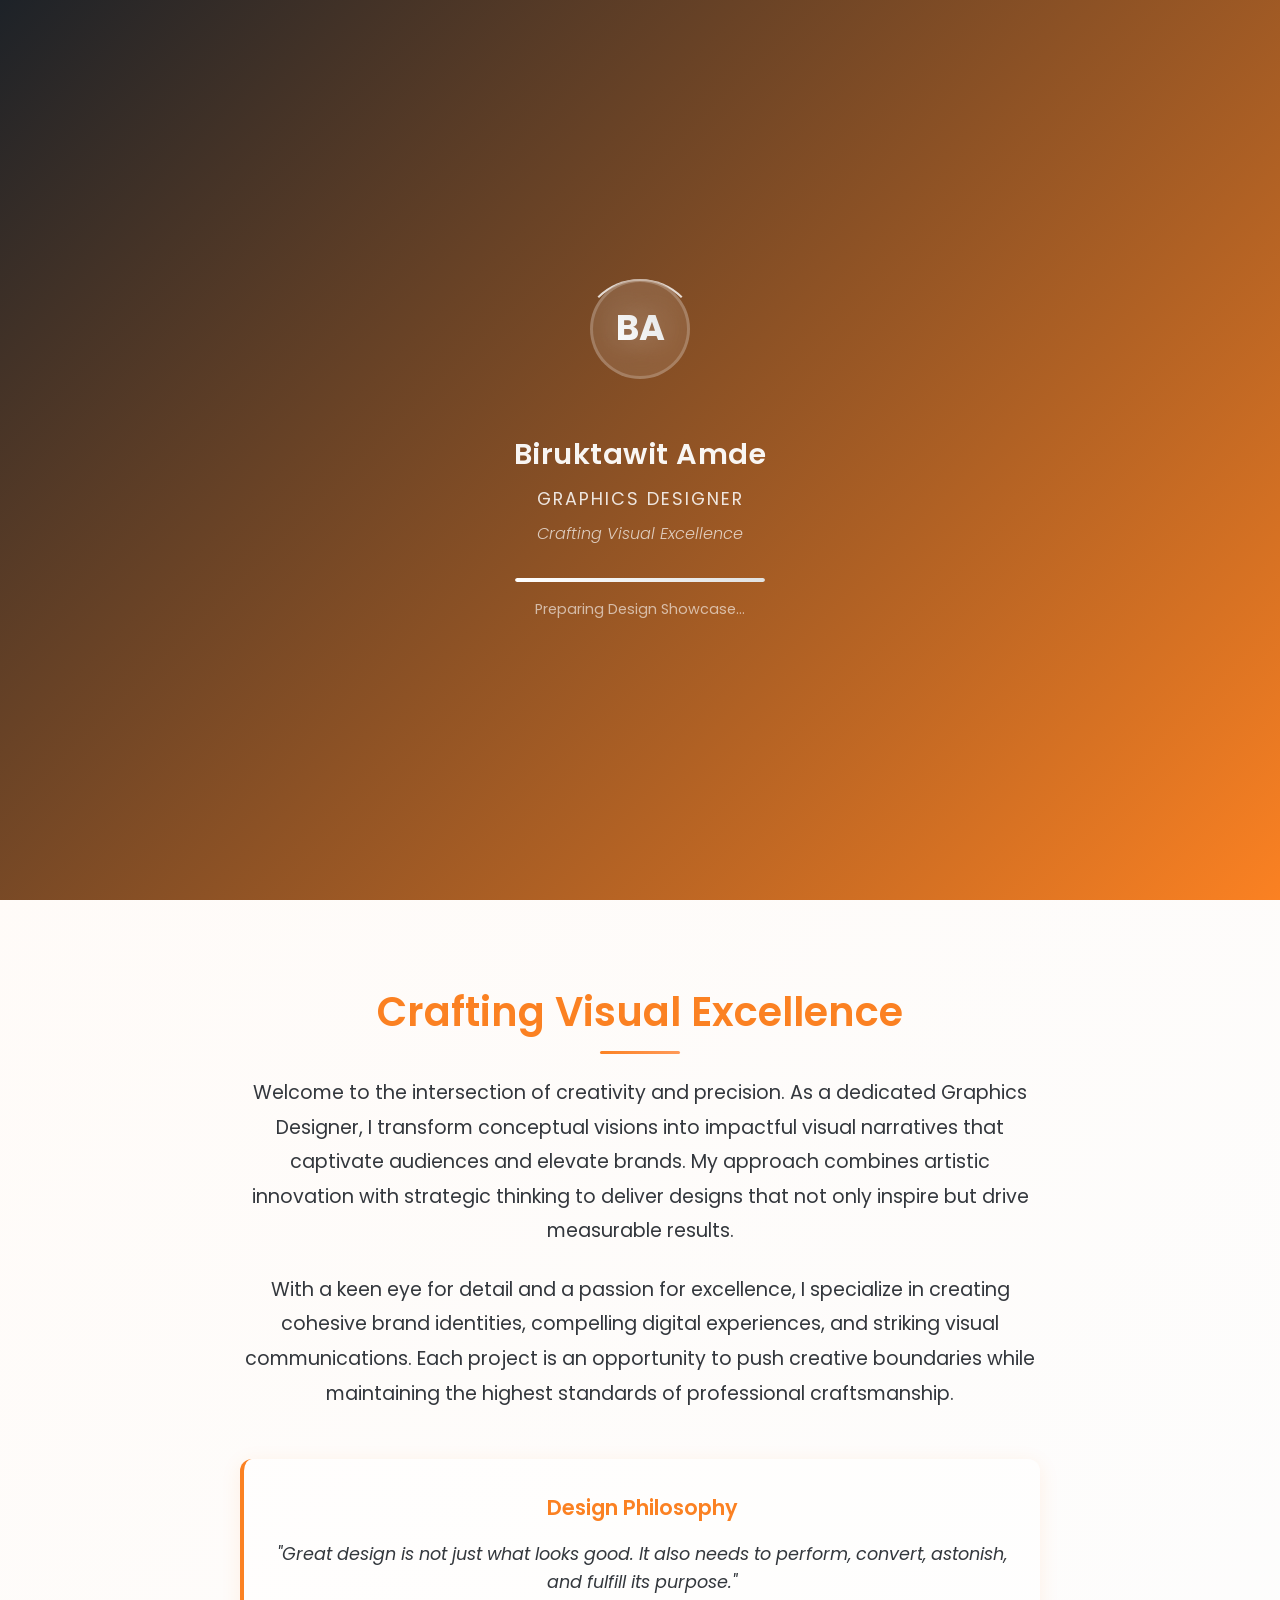
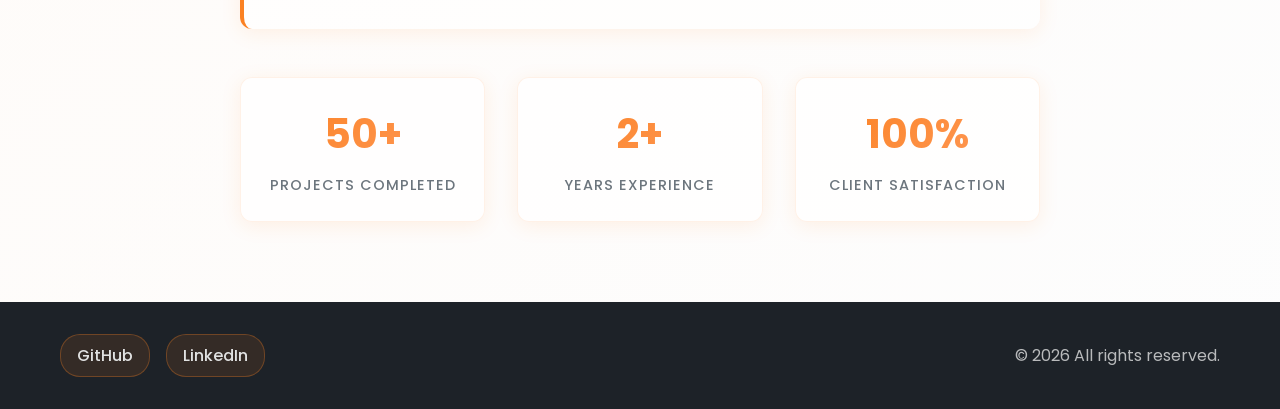
==== index.html @ ac197b24 "Initial commit: Complete portfolio website with elegant design and graphics projects" ====
<!DOCTYPE html>
<html lang="en">
<head>
    <meta charset="UTF-8">
    <meta name="viewport" content="width=device-width, initial-scale=1.0">
    <title>Portfolio - Home</title>
    <link href="https://fonts.googleapis.com/css2?family=Poppins:wght@300;400;500;600;700&display=swap" rel="stylesheet">
    <link rel="stylesheet" href="style.css">
</head>
<body>
    <!-- Loading Animation -->
    <div class="loading-screen" id="loadingScreen">
        <div class="loading-content">
            <div class="loading-logo-container">
                <div class="loading-logo">
                    <span class="loading-text">BA</span>
                </div>
                <div class="loading-ring"></div>
            </div>
            <div class="loading-title">Biruktawit Amde</div>
            <div class="loading-subtitle">Graphics Designer</div>
            <div class="loading-description">Crafting Visual Excellence</div>
            <div class="loading-progress">
                <div class="progress-bar"></div>
                <div class="progress-percentage">0%</div>
            </div>
            <div class="loading-status">Initializing Portfolio...</div>
        </div>
    </div>

    <!-- Navigation -->
    <nav class="navbar" id="navbar">
        <div class="nav-container">
            <div class="nav-logo">
                <span class="logo-text">Portfolio</span>
            </div>
            <ul class="nav-menu">
                <li class="nav-item">
                    <a href="index.html" class="nav-link active">Home</a>
                </li>
                <li class="nav-item">
                    <a href="about.html" class="nav-link">About</a>
                </li>
                <li class="nav-item">
                    <a href="projects.html" class="nav-link">Projects</a>
                </li>
                <li class="nav-item">
                    <a href="contact.html" class="nav-link">Contact</a>
                </li>
            </ul>
            <div class="hamburger" id="hamburger">
                <span class="bar"></span>
                <span class="bar"></span>
                <span class="bar"></span>
            </div>
        </div>
    </nav>

    <!-- Hero Section -->
    <section class="hero" id="hero">
        <div class="hero-background">
            <div class="floating-shapes">
                <div class="shape shape-1"></div>
                <div class="shape shape-2"></div>
                <div class="shape shape-3"></div>
            </div>
        </div>
        <div class="hero-content">
            <h1 class="hero-title animate-fade-in">
                <span class="greeting">Hello, I'm</span>
                <span class="name">Biruktawit Amde</span>
            </h1>
            <p class="hero-subtitle animate-slide-up">
                Graphics Designer
            </p>
            <p class="hero-description animate-slide-up-delay">
                Transforming creative visions into stunning visual experiences through innovative design and artistic excellence
            </p>
            <a href="projects.html" class="cta-button animate-fade-in-delay">
                View Projects
                <span class="button-arrow">></span>
            </a>
        </div>
    </section>

    <!-- Introduction Section -->
    <section class="intro-section">
        <div class="container">
            <div class="intro-content reveal">
                <h2 class="intro-title">Crafting Visual Excellence</h2>
                <p class="intro-text">
                    Welcome to the intersection of creativity and precision. As a dedicated Graphics Designer, I transform 
                    conceptual visions into impactful visual narratives that captivate audiences and elevate brands. My approach 
                    combines artistic innovation with strategic thinking to deliver designs that not only inspire but drive 
                    measurable results.
                </p>
                <p class="intro-text">
                    With a keen eye for detail and a passion for excellence, I specialize in creating cohesive brand identities, 
                    compelling digital experiences, and striking visual communications. Each project is an opportunity to 
                    push creative boundaries while maintaining the highest standards of professional craftsmanship.
                </p>
                <div class="intro-philosophy">
                    <h3 class="philosophy-title">Design Philosophy</h3>
                    <p class="philosophy-text">
                        "Great design is not just what looks good. It also needs to perform, convert, astonish, and fulfill its purpose."
                    </p>
                </div>
                <div class="intro-stats">
                    <div class="stat-item">
                        <div class="stat-number">50+</div>
                        <div class="stat-label">Projects Completed</div>
                    </div>
                    <div class="stat-item">
                        <div class="stat-number">2+</div>
                        <div class="stat-label">Years Experience</div>
                    </div>
                    <div class="stat-item">
                        <div class="stat-number">100%</div>
                        <div class="stat-label">Client Satisfaction</div>
                    </div>
                </div>
            </div>
        </div>
    </section>

    <!-- Footer -->
    <footer class="footer">
        <div class="footer-content">
            <div class="footer-social">
                <a href="#" class="social-link">
                    <span class="social-icon">GitHub</span>
                </a>
                <a href="#" class="social-link">
                    <span class="social-icon">LinkedIn</span>
                </a>
            </div>
            <div class="footer-text">
                <p>&copy; 2024 All rights reserved.</p>
            </div>
        </div>
    </footer>

    <script src="script.js"></script>
</body>
</html>
---- style.css ----
/* Reset and Base Styles */
* {
    margin: 0;
    padding: 0;
    box-sizing: border-box;
}

:root {
    --primary-color: #fb8122;
    --secondary-color: #1d2228;
    --accent-color: #e1e2e2;
    --text-dark: #1d2228;
    --text-light: #6c757d;
    --white: #ffffff;
    --gradient-primary: linear-gradient(135deg, var(--primary-color), #ff9a5a);
    --gradient-accent: linear-gradient(135deg, var(--secondary-color), #3a3f45);
    --gradient-hero: linear-gradient(135deg, var(--primary-color), var(--secondary-color), var(--accent-color));
    --shadow-soft: 0 4px 20px rgba(251, 129, 34, 0.1);
    --shadow-medium: 0 8px 30px rgba(251, 129, 34, 0.15);
    --shadow-strong: 0 12px 40px rgba(251, 129, 34, 0.2);
    --border-radius: 12px;
    --transition: all 0.3s cubic-bezier(0.4, 0, 0.2, 1);
}

html {
    scroll-behavior: smooth;
}

body {
    font-family: 'Poppins', sans-serif;
    line-height: 1.6;
    color: var(--text-dark);
    background: var(--white);
    overflow-x: hidden;
}

.container {
    max-width: 1200px;
    margin: 0 auto;
    padding: 0 20px;
}

/* Loading Screen */
.loading-screen {
    position: fixed;
    top: 0;
    left: 0;
    width: 100%;
    height: 100%;
    background: linear-gradient(135deg, var(--secondary-color), var(--primary-color));
    display: flex;
    justify-content: center;
    align-items: center;
    z-index: 9999;
    transition: opacity 1s ease, visibility 1s ease;
}

.loading-screen.hidden {
    opacity: 0;
    visibility: hidden;
}

.loading-content {
    text-align: center;
    color: var(--white);
    animation: fadeInUp 1.2s ease;
}

.loading-logo-container {
    position: relative;
    margin: 0 auto 2rem;
    width: 120px;
    height: 120px;
}

.loading-logo {
    width: 100px;
    height: 100px;
    background: rgba(255, 255, 255, 0.1);
    border: 3px solid rgba(255, 255, 255, 0.2);
    border-radius: 50%;
    display: flex;
    align-items: center;
    justify-content: center;
    margin: 0 auto;
    backdrop-filter: blur(20px);
    animation: float 3s ease-in-out infinite;
    position: relative;
    z-index: 2;
}

.loading-ring {
    position: absolute;
    top: 50%;
    left: 50%;
    transform: translate(-50%, -50%);
    width: 120px;
    height: 120px;
    border: 2px solid transparent;
    border-top: 2px solid rgba(255, 255, 255, 0.8);
    border-radius: 50%;
    animation: spin 2s linear infinite;
    z-index: 1;
}

.loading-text {
    font-size: 2.2rem;
    font-weight: 700;
    background: linear-gradient(45deg, var(--white), var(--accent-color));
    -webkit-background-clip: text;
    -webkit-text-fill-color: transparent;
    background-clip: text;
    text-shadow: 0 0 30px rgba(255, 255, 255, 0.3);
}

.loading-title {
    font-size: 1.8rem;
    font-weight: 600;
    margin-bottom: 0.5rem;
    opacity: 0.95;
    letter-spacing: 0.5px;
}

.loading-subtitle {
    font-size: 1.1rem;
    font-weight: 400;
    margin-bottom: 0.5rem;
    opacity: 0.85;
    letter-spacing: 2px;
    text-transform: uppercase;
}

.loading-description {
    font-size: 1rem;
    font-weight: 300;
    margin-bottom: 2rem;
    opacity: 0.7;
    font-style: italic;
}

.loading-progress {
    width: 250px;
    height: 4px;
    background: rgba(255, 255, 255, 0.15);
    border-radius: 2px;
    overflow: hidden;
    margin: 0 auto 1rem;
    position: relative;
}

.progress-bar {
    width: 0;
    height: 100%;
    background: linear-gradient(90deg, var(--white), var(--accent-color));
    border-radius: 2px;
    animation: progress 2.5s ease-out forwards;
    box-shadow: 0 0 10px rgba(255, 255, 255, 0.5);
}

.progress-percentage {
    position: absolute;
    top: -25px;
    right: 0;
    font-size: 0.9rem;
    font-weight: 500;
    opacity: 0.8;
    animation: percentageUpdate 2.5s ease-out forwards;
}

.loading-status {
    font-size: 0.9rem;
    font-weight: 400;
    opacity: 0.6;
    margin-top: 1rem;
    animation: pulse 2s ease-in-out infinite;
}

@keyframes fadeInUp {
    from {
        opacity: 0;
        transform: translateY(30px);
    }
    to {
        opacity: 1;
        transform: translateY(0);
    }
}

@keyframes float {
    0%, 100% {
        transform: translateY(0px);
    }
    50% {
        transform: translateY(-10px);
    }
}

@keyframes spin {
    0% {
        transform: translate(-50%, -50%) rotate(0deg);
    }
    100% {
        transform: translate(-50%, -50%) rotate(360deg);
    }
}

@keyframes pulse {
    0%, 100% {
        opacity: 0.6;
    }
    50% {
        opacity: 1;
    }
}

@keyframes progress {
    0% {
        width: 0%;
    }
    100% {
        width: 100%;
    }
}

@keyframes percentageUpdate {
    0% {
        content: "0%";
    }
    100% {
        content: "100%";
    }
}

/* Navigation */
.navbar {
    position: fixed;
    top: 0;
    left: 0;
    width: 100%;
    background: rgba(255, 255, 255, 0.95);
    backdrop-filter: blur(10px);
    box-shadow: var(--shadow-soft);
    z-index: 1000;
    transition: var(--transition);
}

.nav-container {
    max-width: 1200px;
    margin: 0 auto;
    padding: 0 20px;
    display: flex;
    justify-content: space-between;
    align-items: center;
    height: 70px;
}

.nav-logo .logo-text {
    font-size: 1.5rem;
    font-weight: 600;
    background: var(--gradient-primary);
    -webkit-background-clip: text;
    -webkit-text-fill-color: transparent;
    background-clip: text;
}

.nav-menu {
    display: flex;
    list-style: none;
    gap: 2rem;
}

.nav-link {
    text-decoration: none;
    color: var(--text-dark);
    font-weight: 500;
    position: relative;
    transition: var(--transition);
    padding: 0.5rem 0;
}

.nav-link::after {
    content: '';
    position: absolute;
    bottom: 0;
    left: 0;
    width: 0;
    height: 2px;
    background: var(--gradient-primary);
    transition: width 0.3s ease;
}

.nav-link:hover::after,
.nav-link.active::after {
    width: 100%;
}

.nav-link.active {
    color: var(--primary-color);
}

.hamburger {
    display: none;
    flex-direction: column;
    cursor: pointer;
}

.bar {
    width: 25px;
    height: 3px;
    background: var(--primary-color);
    margin: 3px 0;
    transition: var(--transition);
}

/* Hero Section */
.hero {
    min-height: 100vh;
    display: flex;
    align-items: center;
    justify-content: center;
    position: relative;
    overflow: hidden;
}

.hero-background {
    position: absolute;
    top: 0;
    left: 0;
    width: 100%;
    height: 100%;
    background: var(--gradient-hero);
    z-index: -1;
}

.floating-shapes {
    position: absolute;
    width: 100%;
    height: 100%;
}

.shape {
    position: absolute;
    border-radius: 50%;
    background: rgba(255, 255, 255, 0.15);
    animation: float 6s ease-in-out infinite;
}

.shape-1 {
    width: 100px;
    height: 100px;
    top: 20%;
    left: 10%;
    animation-delay: 0s;
}

.shape-2 {
    width: 150px;
    height: 150px;
    top: 60%;
    right: 10%;
    animation-delay: 2s;
}

.shape-3 {
    width: 80px;
    height: 80px;
    bottom: 20%;
    left: 30%;
    animation-delay: 4s;
}

@keyframes float {
    0%, 100% { transform: translateY(0px) rotate(0deg); }
    50% { transform: translateY(-20px) rotate(180deg); }
}

.hero-content {
    text-align: center;
    color: var(--white);
    max-width: 800px;
    padding: 0 20px;
}

.hero-title {
    font-size: 3.5rem;
    font-weight: 700;
    margin-bottom: 1rem;
    line-height: 1.2;
}

.greeting {
    display: block;
    font-size: 1.5rem;
    font-weight: 300;
    margin-bottom: 0.5rem;
    opacity: 0.9;
}

.name {
    display: block;
    background: linear-gradient(45deg, var(--white), var(--accent-color));
    -webkit-background-clip: text;
    -webkit-text-fill-color: transparent;
    background-clip: text;
}

.hero-subtitle {
    font-size: 1.5rem;
    font-weight: 500;
    margin-bottom: 1rem;
    opacity: 0.95;
}

.hero-description {
    font-size: 1.1rem;
    margin-bottom: 2rem;
    opacity: 0.85;
    line-height: 1.6;
}

.cta-button {
    display: inline-flex;
    align-items: center;
    gap: 0.5rem;
    background: rgba(255, 255, 255, 0.95);
    color: var(--primary-color);
    padding: 1rem 2rem;
    border-radius: var(--border-radius);
    text-decoration: none;
    font-weight: 600;
    font-size: 1.1rem;
    transition: var(--transition);
    box-shadow: var(--shadow-medium);
    backdrop-filter: blur(10px);
}

.cta-button:hover {
    transform: translateY(-2px);
    box-shadow: var(--shadow-strong);
    background: rgba(255, 255, 255, 1);
}

.button-arrow {
    transition: transform 0.3s ease;
}

.cta-button:hover .button-arrow {
    transform: translateX(5px);
}

/* Introduction Section */
.intro-section {
    padding: 5rem 0;
    background: linear-gradient(135deg, rgba(251, 129, 34, 0.03), rgba(225, 226, 226, 0.08));
}

.intro-content {
    max-width: 800px;
    margin: 0 auto;
    text-align: center;
}

.intro-title {
    font-size: 2.5rem;
    font-weight: 600;
    color: var(--primary-color);
    margin-bottom: 2rem;
    position: relative;
    display: inline-block;
}

.intro-title::after {
    content: '';
    position: absolute;
    bottom: -10px;
    left: 50%;
    transform: translateX(-50%);
    width: 80px;
    height: 3px;
    background: var(--gradient-primary);
    border-radius: 2px;
}

.intro-text {
    font-size: 1.2rem;
    line-height: 1.8;
    color: var(--text-dark);
    margin-bottom: 1.5rem;
    opacity: 0.9;
}

.intro-text:last-of-type {
    margin-bottom: 2rem;
}

.intro-philosophy {
    margin: 3rem 0;
    padding: 2rem;
    background: rgba(255, 255, 255, 0.5);
    border-radius: var(--border-radius);
    border-left: 4px solid var(--primary-color);
    box-shadow: var(--shadow-soft);
    backdrop-filter: blur(10px);
}

.philosophy-title {
    font-size: 1.3rem;
    font-weight: 600;
    color: var(--primary-color);
    margin-bottom: 1rem;
    text-align: center;
}

.philosophy-text {
    font-size: 1.1rem;
    font-style: italic;
    line-height: 1.6;
    color: var(--text-dark);
    text-align: center;
    opacity: 0.9;
}

.intro-stats {
    display: grid;
    grid-template-columns: repeat(auto-fit, minmax(150px, 1fr));
    gap: 2rem;
    margin-top: 3rem;
}

.stat-item {
    text-align: center;
    padding: 1.5rem;
    background: rgba(255, 255, 255, 0.7);
    border-radius: var(--border-radius);
    box-shadow: var(--shadow-soft);
    backdrop-filter: blur(10px);
    border: 1px solid rgba(251, 129, 34, 0.1);
    transition: var(--transition);
}

.stat-item:hover {
    transform: translateY(-5px);
    box-shadow: var(--shadow-medium);
}

.stat-number {
    font-size: 2.5rem;
    font-weight: 700;
    color: var(--primary-color);
    margin-bottom: 0.5rem;
    background: var(--gradient-primary);
    -webkit-background-clip: text;
    -webkit-text-fill-color: transparent;
    background-clip: text;
}

.stat-label {
    font-size: 0.9rem;
    font-weight: 500;
    color: var(--text-light);
    text-transform: uppercase;
    letter-spacing: 1px;
}

/* Main Content */
.main-content {
    margin-top: 70px;
    min-height: calc(100vh - 70px);
}

.section-title {
    font-size: 2.5rem;
    font-weight: 600;
    text-align: center;
    margin-bottom: 1rem;
    background: var(--gradient-primary);
    -webkit-background-clip: text;
    -webkit-text-fill-color: transparent;
    background-clip: text;
}

.section-subtitle {
    text-align: center;
    color: var(--text-light);
    font-size: 1.1rem;
    margin-bottom: 3rem;
    max-width: 600px;
    margin-left: auto;
    margin-right: auto;
}

/* About Section */
.about-section {
    padding: 5rem 0;
    background: linear-gradient(135deg, rgba(251, 129, 34, 0.05), rgba(225, 226, 226, 0.1));
}

.about-content {
    display: grid;
    grid-template-columns: 1fr 2fr;
    gap: 3rem;
    align-items: center;
}

.about-image {
    text-align: center;
}

.image-wrapper {
    position: relative;
    display: inline-block;
}

.profile-image {
    width: 300px;
    height: 300px;
    border-radius: 50%;
    background: var(--gradient-accent);
    box-shadow: var(--shadow-strong);
    position: relative;
    overflow: hidden;
}

.profile-image::before {
    content: '';
    position: absolute;
    top: -50%;
    left: -50%;
    width: 200%;
    height: 200%;
    background: linear-gradient(45deg, transparent, rgba(255, 255, 255, 0.3), transparent);
    animation: shine 3s infinite;
}

@keyframes shine {
    0% { transform: rotate(0deg); }
    100% { transform: rotate(360deg); }
}

.about-text h1 {
    margin-bottom: 2rem;
}

.about-description {
    font-size: 1.1rem;
    line-height: 1.8;
    color: var(--text-dark);
    margin-bottom: 1.5rem;
}

.about-highlights {
    display: flex;
    gap: 2rem;
    margin-top: 2rem;
}

.highlight-item {
    display: flex;
    align-items: center;
    gap: 0.5rem;
}

.highlight-icon {
    width: 30px;
    height: 30px;
    background: var(--gradient-primary);
    border-radius: 50%;
    display: flex;
    align-items: center;
    justify-content: center;
    color: var(--white);
    font-weight: bold;
}

.highlight-text {
    font-weight: 500;
    color: var(--primary-color);
}

/* Experience Section */
.experience-section {
    margin: 3rem 0;
}

.experience-title {
    font-size: 1.8rem;
    font-weight: 600;
    color: var(--primary-color);
    margin-bottom: 2rem;
    position: relative;
    padding-bottom: 1rem;
}

.experience-title::after {
    content: '';
    position: absolute;
    bottom: 0;
    left: 0;
    width: 60px;
    height: 3px;
    background: var(--gradient-primary);
    border-radius: 2px;
}

.experience-item {
    background: rgba(255, 255, 255, 0.8);
    backdrop-filter: blur(10px);
    border: 1px solid rgba(0, 69, 139, 0.1);
    border-radius: var(--border-radius);
    padding: 2rem;
    margin-bottom: 1.5rem;
    box-shadow: var(--shadow-soft);
    transition: var(--transition);
    position: relative;
    overflow: hidden;
}

.experience-item::before {
    content: '';
    position: absolute;
    top: 0;
    left: 0;
    width: 4px;
    height: 100%;
    background: var(--gradient-primary);
}

.experience-item:hover {
    transform: translateY(-3px);
    box-shadow: var(--shadow-medium);
}

.experience-header {
    margin-bottom: 1rem;
}

.experience-role {
    font-size: 1.3rem;
    font-weight: 600;
    color: var(--primary-color);
    margin-bottom: 0.5rem;
}

.experience-company {
    display: inline-block;
    background: var(--gradient-accent);
    color: var(--primary-color);
    padding: 0.25rem 0.75rem;
    border-radius: 15px;
    font-size: 0.9rem;
    font-weight: 500;
    margin-right: 1rem;
}

.experience-duration {
    display: inline-block;
    background: rgba(0, 69, 139, 0.1);
    color: var(--primary-color);
    padding: 0.25rem 0.75rem;
    border-radius: 15px;
    font-size: 0.85rem;
    font-weight: 500;
}

.experience-description {
    color: var(--text-dark);
    line-height: 1.7;
    font-size: 1rem;
}

/* Skills Section */
.skills-section {
    padding: 5rem 0;
}

.skills-grid {
    display: grid;
    grid-template-columns: repeat(auto-fit, minmax(300px, 1fr));
    gap: 2rem;
    margin-top: 3rem;
}

.skill-category {
    background: var(--white);
    padding: 2rem;
    border-radius: var(--border-radius);
    box-shadow: var(--shadow-soft);
    transition: var(--transition);
}

.skill-category:hover {
    transform: translateY(-5px);
    box-shadow: var(--shadow-medium);
}

.category-title {
    font-size: 1.3rem;
    font-weight: 600;
    color: var(--primary-color);
    margin-bottom: 1.5rem;
}

.skill-item {
    margin-bottom: 1.5rem;
}

.skill-name {
    display: block;
    font-weight: 500;
    margin-bottom: 0.5rem;
    color: var(--text-dark);
}

.skill-bar {
    width: 100%;
    height: 8px;
    background: rgba(0, 69, 139, 0.1);
    border-radius: 4px;
    overflow: hidden;
}

.skill-progress {
    height: 100%;
    background: var(--gradient-primary);
    border-radius: 4px;
    width: 0;
    transition: width 1.5s ease;
}

.tech-badges {
    display: flex;
    flex-wrap: wrap;
    gap: 0.5rem;
}

.tech-badge {
    background: var(--gradient-accent);
    color: var(--primary-color);
    padding: 0.5rem 1rem;
    border-radius: 20px;
    font-size: 0.9rem;
    font-weight: 500;
    transition: var(--transition);
}

.tech-badge:hover {
    transform: translateY(-2px);
    box-shadow: var(--shadow-soft);
}

/* Projects Section */
.projects-header {
    padding: 3rem 0;
    text-align: center;
}

.projects-section {
    padding: 2rem 0 5rem;
}

.projects-grid {
    display: grid;
    grid-template-columns: repeat(auto-fit, minmax(320px, 1fr));
    gap: 1.5rem;
}

.project-card {
    background: rgba(255, 255, 255, 0.9);
    backdrop-filter: blur(10px);
    border-radius: var(--border-radius);
    overflow: hidden;
    box-shadow: var(--shadow-soft);
    transition: var(--transition);
    border: 1px solid rgba(0, 69, 139, 0.1);
}

.project-card:hover {
    transform: translateY(-10px);
    box-shadow: var(--shadow-strong);
}

.card-image {
    height: auto;
    overflow: visible;
    position: relative;
}

.project-image {
    width: 100%;
    height: auto;
    background: var(--gradient-accent);
    position: relative;
}

.project-img {
    width: 100%;
    height: auto;
    max-height: 350px;
    object-fit: contain;
    transition: transform 0.5s ease;
    display: block;
}

.project-card:hover .project-img {
    transform: scale(1.02);
}

/* Fallback for missing images */
.project-image:not(:has(img)) {
    background: var(--gradient-accent);
    position: relative;
}

.project-image:not(:has(img))::before {
    content: 'Image Coming Soon';
    position: absolute;
    top: 50%;
    left: 50%;
    transform: translate(-50%, -50%);
    color: var(--primary-color);
    font-weight: 600;
    text-align: center;
    opacity: 0.8;
}

.project-1 { background: linear-gradient(135deg, #667eea, #764ba2); }
.project-2 { background: linear-gradient(135deg, #f093fb, #f5576c); }
.project-3 { background: linear-gradient(135deg, #4facfe, #00f2fe); }
.project-4 { background: linear-gradient(135deg, #43e97b, #38f9d7); }
.project-5 { background: linear-gradient(135deg, #fa709a, #fee140); }
.project-6 { background: linear-gradient(135deg, #30cfd0, #330867); }

.card-content {
    padding: 1.2rem;
}

.project-title {
    font-size: 1.3rem;
    font-weight: 600;
    color: var(--primary-color);
    margin-bottom: 0.5rem;
}

.project-description {
    color: var(--text-light);
    margin-bottom: 1rem;
    line-height: 1.6;
}

.project-tech {
    display: flex;
    flex-wrap: wrap;
    gap: 0.5rem;
    margin-bottom: 1rem;
}

.tech-tag {
    background: rgba(0, 69, 139, 0.1);
    color: var(--primary-color);
    padding: 0.25rem 0.75rem;
    border-radius: 15px;
    font-size: 0.8rem;
    font-weight: 500;
}

.project-links {
    display: flex;
    gap: 1rem;
}

.project-link {
    color: var(--primary-color);
    text-decoration: none;
    font-weight: 500;
    font-size: 0.9rem;
    transition: var(--transition);
    position: relative;
}

.project-link::after {
    content: '';
    position: absolute;
    bottom: -2px;
    left: 0;
    width: 0;
    height: 1px;
    background: var(--primary-color);
    transition: width 0.3s ease;
}

.project-link:hover::after {
    width: 100%;
}

/* Contact Section */
.contact-section {
    padding: 5rem 0;
    background: linear-gradient(135deg, rgba(251, 129, 34, 0.05), rgba(225, 226, 226, 0.1));
}

.contact-header {
    text-align: center;
    margin-bottom: 3rem;
}

.contact-content {
    display: grid;
    grid-template-columns: 1fr 1fr;
    gap: 3rem;
    max-width: 1000px;
    margin: 0 auto;
}

.contact-form-wrapper {
    position: relative;
}

.contact-form {
    background: var(--white);
    padding: 2rem;
    border-radius: var(--border-radius);
    box-shadow: var(--shadow-medium);
}

.form-group {
    margin-bottom: 1.5rem;
}

.form-label {
    display: block;
    margin-bottom: 0.5rem;
    font-weight: 500;
    color: var(--text-dark);
}

.form-input {
    width: 100%;
    padding: 0.75rem 1rem;
    border: 2px solid rgba(0, 69, 139, 0.1);
    border-radius: 8px;
    font-family: inherit;
    font-size: 1rem;
    transition: var(--transition);
    background: var(--white);
}

.form-input:focus {
    outline: none;
    border-color: var(--primary-color);
    box-shadow: 0 0 0 3px rgba(0, 69, 139, 0.1);
}

.form-textarea {
    resize: vertical;
    min-height: 120px;
}

.form-error {
    display: block;
    color: #e74c3c;
    font-size: 0.85rem;
    margin-top: 0.25rem;
    opacity: 0;
    transition: opacity 0.3s ease;
}

.form-error.show {
    opacity: 1;
}

.submit-btn {
    width: 100%;
    background: var(--gradient-primary);
    color: var(--white);
    border: none;
    padding: 1rem 2rem;
    border-radius: var(--border-radius);
    font-size: 1.1rem;
    font-weight: 600;
    cursor: pointer;
    transition: var(--transition);
    display: flex;
    align-items: center;
    justify-content: center;
    gap: 0.5rem;
}

.submit-btn:hover {
    transform: translateY(-2px);
    box-shadow: var(--shadow-medium);
}

.btn-arrow {
    transition: transform 0.3s ease;
}

.submit-btn:hover .btn-arrow {
    transform: translateX(5px);
}

.success-message {
    position: absolute;
    top: 0;
    left: 0;
    width: 100%;
    height: 100%;
    background: var(--white);
    border-radius: var(--border-radius);
    box-shadow: var(--shadow-medium);
    display: flex;
    flex-direction: column;
    align-items: center;
    justify-content: center;
    text-align: center;
    padding: 2rem;
    opacity: 0;
    visibility: hidden;
    transform: scale(0.9);
    transition: var(--transition);
}

.success-message.show {
    opacity: 1;
    visibility: visible;
    transform: scale(1);
}

.success-icon {
    width: 60px;
    height: 60px;
    background: var(--gradient-accent);
    border-radius: 50%;
    display: flex;
    align-items: center;
    justify-content: center;
    color: var(--primary-color);
    font-size: 2rem;
    font-weight: bold;
    margin-bottom: 1rem;
}

.success-message h3 {
    color: var(--primary-color);
    margin-bottom: 0.5rem;
}

.success-message p {
    color: var(--text-light);
}

.contact-info {
    display: flex;
    flex-direction: column;
    gap: 2rem;
}

.info-item {
    display: flex;
    align-items: center;
    gap: 1rem;
}

.info-icon {
    width: 50px;
    height: 50px;
    background: var(--gradient-primary);
    border-radius: 50%;
    display: flex;
    align-items: center;
    justify-content: center;
    color: var(--white);
    font-size: 1.2rem;
    font-weight: bold;
    flex-shrink: 0;
}

.info-content h4 {
    color: var(--primary-color);
    margin-bottom: 0.25rem;
}

.info-content p {
    color: var(--text-light);
}

.social-links h4 {
    color: var(--primary-color);
    margin-bottom: 1rem;
}

.social-icons {
    display: flex;
    gap: 1rem;
}

.social-icon-link {
    background: rgba(0, 69, 139, 0.1);
    color: var(--primary-color);
    padding: 0.75rem 1.5rem;
    border-radius: 25px;
    text-decoration: none;
    font-weight: 500;
    transition: var(--transition);
}

.social-icon-link:hover {
    background: var(--gradient-primary);
    color: var(--white);
    transform: translateY(-2px);
}

/* Footer */
.footer {
    background: var(--secondary-color);
    color: var(--accent-color);
    padding: 2rem 0;
    margin-top: auto;
}

.footer-content {
    max-width: 1200px;
    margin: 0 auto;
    padding: 0 20px;
    display: flex;
    justify-content: space-between;
    align-items: center;
    flex-wrap: wrap;
    gap: 1rem;
}

.footer-social {
    display: flex;
    gap: 1rem;
}

.social-link {
    color: var(--accent-color);
    text-decoration: none;
    padding: 0.5rem 1rem;
    border-radius: 20px;
    background: rgba(251, 129, 34, 0.1);
    transition: var(--transition);
    font-weight: 500;
    border: 1px solid rgba(251, 129, 34, 0.3);
}

.social-link:hover {
    background: var(--primary-color);
    color: var(--white);
    transform: translateY(-2px);
    box-shadow: var(--shadow-soft);
}

.footer-text p {
    opacity: 0.8;
    font-weight: 400;
}

/* Animations */
.animate-fade-in {
    opacity: 0;
    animation: fadeIn 1s ease forwards;
}

.animate-slide-up {
    opacity: 0;
    animation: slideUp 1s ease 0.3s forwards;
}

.animate-slide-up-delay {
    opacity: 0;
    animation: slideUp 1s ease 0.6s forwards;
}

.animate-fade-in-delay {
    opacity: 0;
    animation: fadeIn 1s ease 0.9s forwards;
}

@keyframes fadeIn {
    to {
        opacity: 1;
    }
}

@keyframes slideUp {
    to {
        opacity: 1;
        transform: translateY(0);
    }
    from {
        opacity: 0;
        transform: translateY(30px);
    }
}

.reveal {
    opacity: 0;
    transform: translateY(30px);
    transition: all 0.8s ease;
}

.reveal.active {
    opacity: 1;
    transform: translateY(0);
}

/* Responsive Design */
@media (max-width: 768px) {
    .nav-menu {
        position: fixed;
        left: -100%;
        top: 70px;
        flex-direction: column;
        background: var(--white);
        width: 100%;
        text-align: center;
        transition: 0.3s;
        box-shadow: var(--shadow-medium);
        padding: 2rem 0;
    }

    .nav-menu.active {
        left: 0;
    }

    .hamburger {
        display: flex;
    }

    .hamburger.active .bar:nth-child(2) {
        opacity: 0;
    }

    .hamburger.active .bar:nth-child(1) {
        transform: translateY(8px) rotate(45deg);
    }

    .hamburger.active .bar:nth-child(3) {
        transform: translateY(-8px) rotate(-45deg);
    }

    .hero-title {
        font-size: 2.5rem;
    }

    .greeting {
        font-size: 1.2rem;
    }

    .hero-subtitle {
        font-size: 1.2rem;
    }

    .about-content {
        grid-template-columns: 1fr;
        text-align: center;
        gap: 2rem;
    }

    .about-highlights {
        justify-content: center;
    }

    .skills-grid {
        grid-template-columns: 1fr;
    }

    .projects-grid {
        grid-template-columns: 1fr;
    }

    .contact-content {
        grid-template-columns: 1fr;
        gap: 2rem;
    }

    .footer-content {
        flex-direction: column;
        text-align: center;
    }

    .profile-image {
        width: 250px;
        height: 250px;
    }
}

@media (max-width: 480px) {
    .hero-title {
        font-size: 2rem;
    }

    .section-title {
        font-size: 2rem;
    }

    .container {
        padding: 0 15px;
    }

    .nav-container {
        padding: 0 15px;
    }

    .contact-form {
        padding: 1.5rem;
    }

    .project-card {
        margin: 0 -10px;
        border-radius: 0;
    }
}
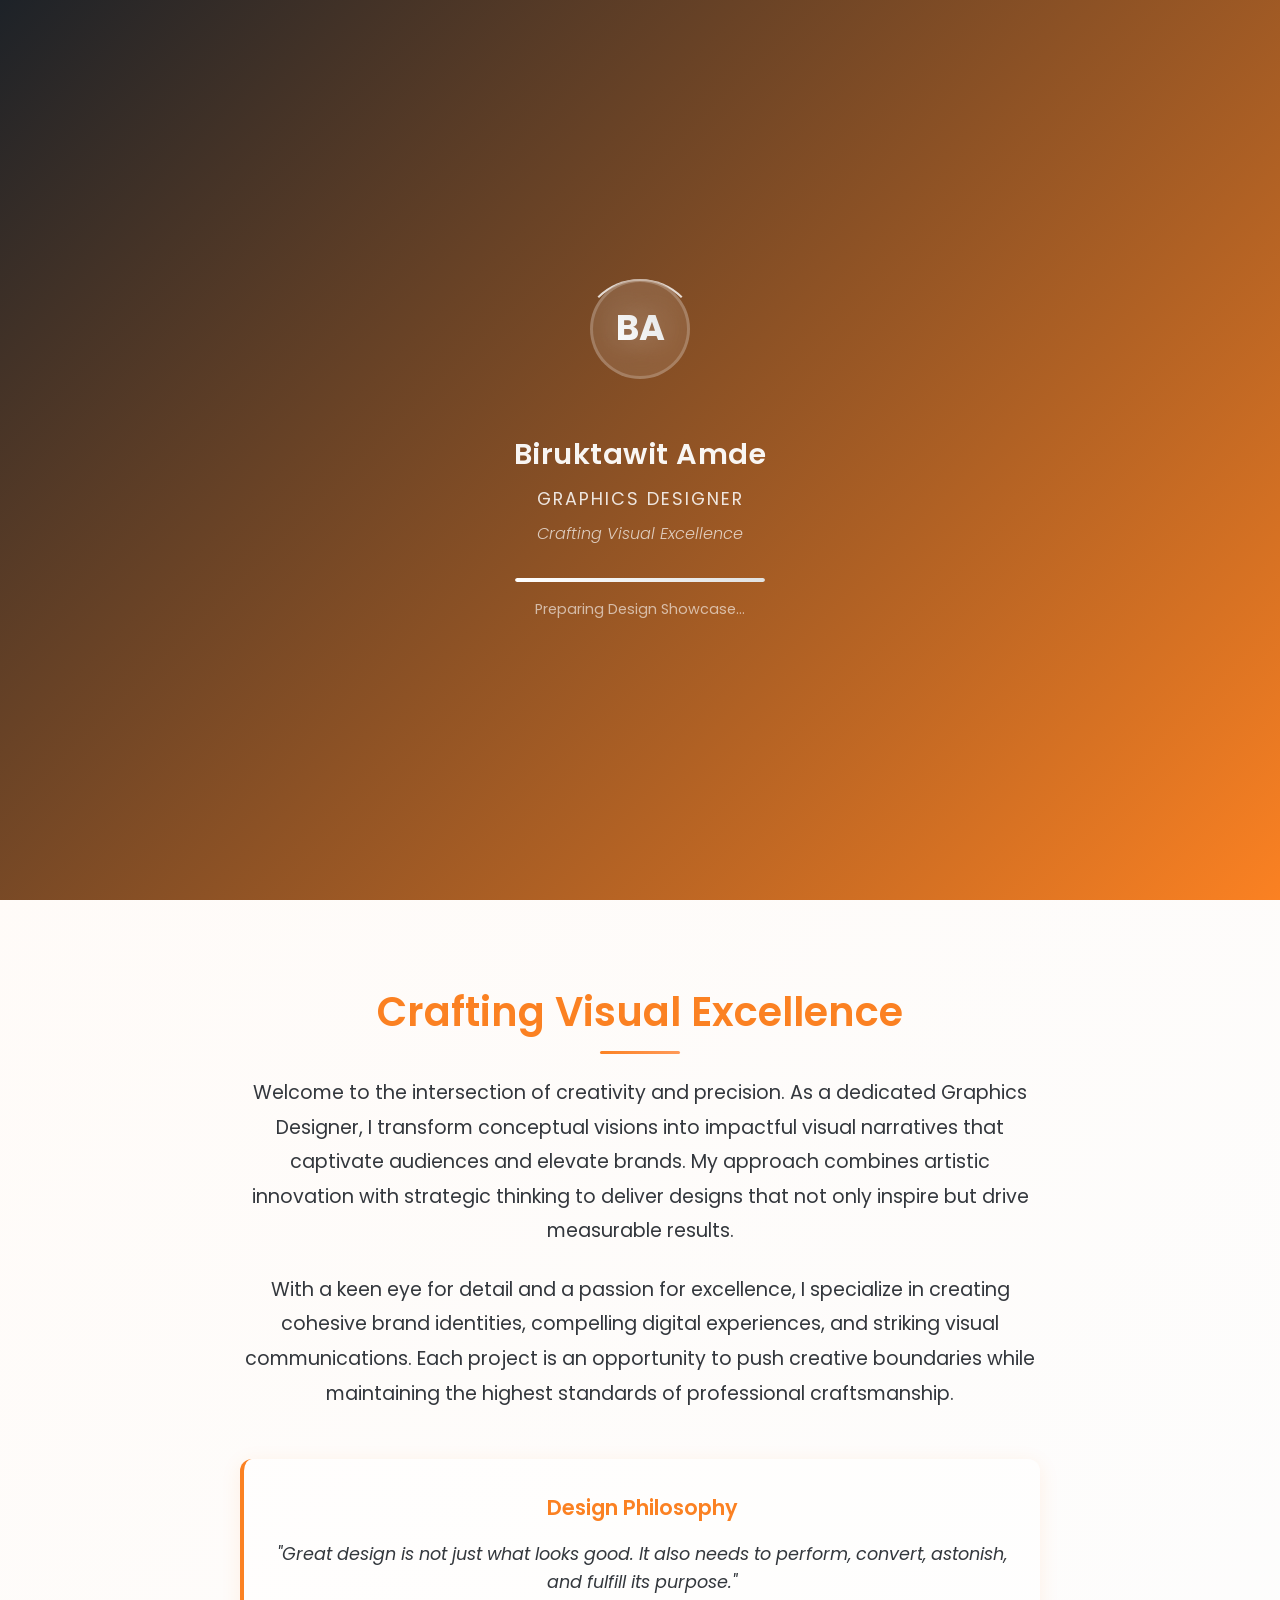
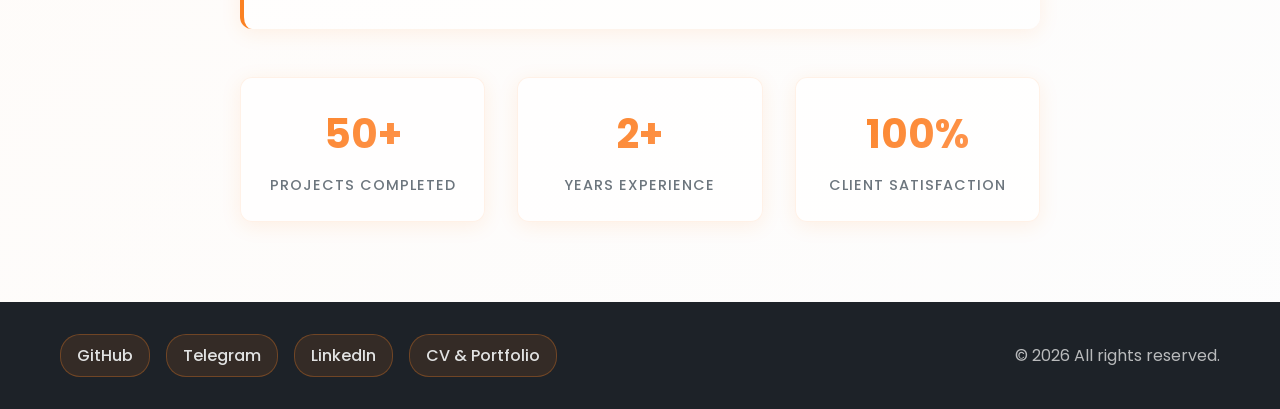
==== commit 8d87a5fe: "Initial portfolio upload" ====
--- a/index.html
+++ b/index.html
@@ -127,11 +127,17 @@
     <footer class="footer">
         <div class="footer-content">
             <div class="footer-social">
-                <a href="#" class="social-link">
+                <a href="https://github.com/B4769" class="social-link" target="_blank" rel="noopener noreferrer">
                     <span class="social-icon">GitHub</span>
                 </a>
-                <a href="#" class="social-link">
+                <a href="https://t.me/etalemamde93" class="social-link" target="_blank" rel="noopener noreferrer">
+                    <span class="social-icon">Telegram</span>
+                </a>
+                <a href="https://www.linkedin.com/in/biruktawit-amde-609718263/" class="social-link" target="_blank" rel="noopener noreferrer">
                     <span class="social-icon">LinkedIn</span>
+                </a>
+                <a href="https://1drv.ms/f/c/c56b41723e55a1d4/IgCBOnls9CLoQrMkMipN0I6gAUFOVHucDeXpOT_6jrMx8HM?e=dYD5eu" class="social-link" target="_blank" rel="noopener noreferrer">
+                    <span class="social-icon">CV & Portfolio</span>
                 </a>
             </div>
             <div class="footer-text">
--- a/style.css
+++ b/style.css
@@ -621,6 +621,13 @@
     overflow: hidden;
 }
 
+.profile-image img {
+    width: 100%;
+    height: 100%;
+    object-fit: cover;
+    display: block;
+}
+
 .profile-image::before {
     content: '';
     position: absolute;
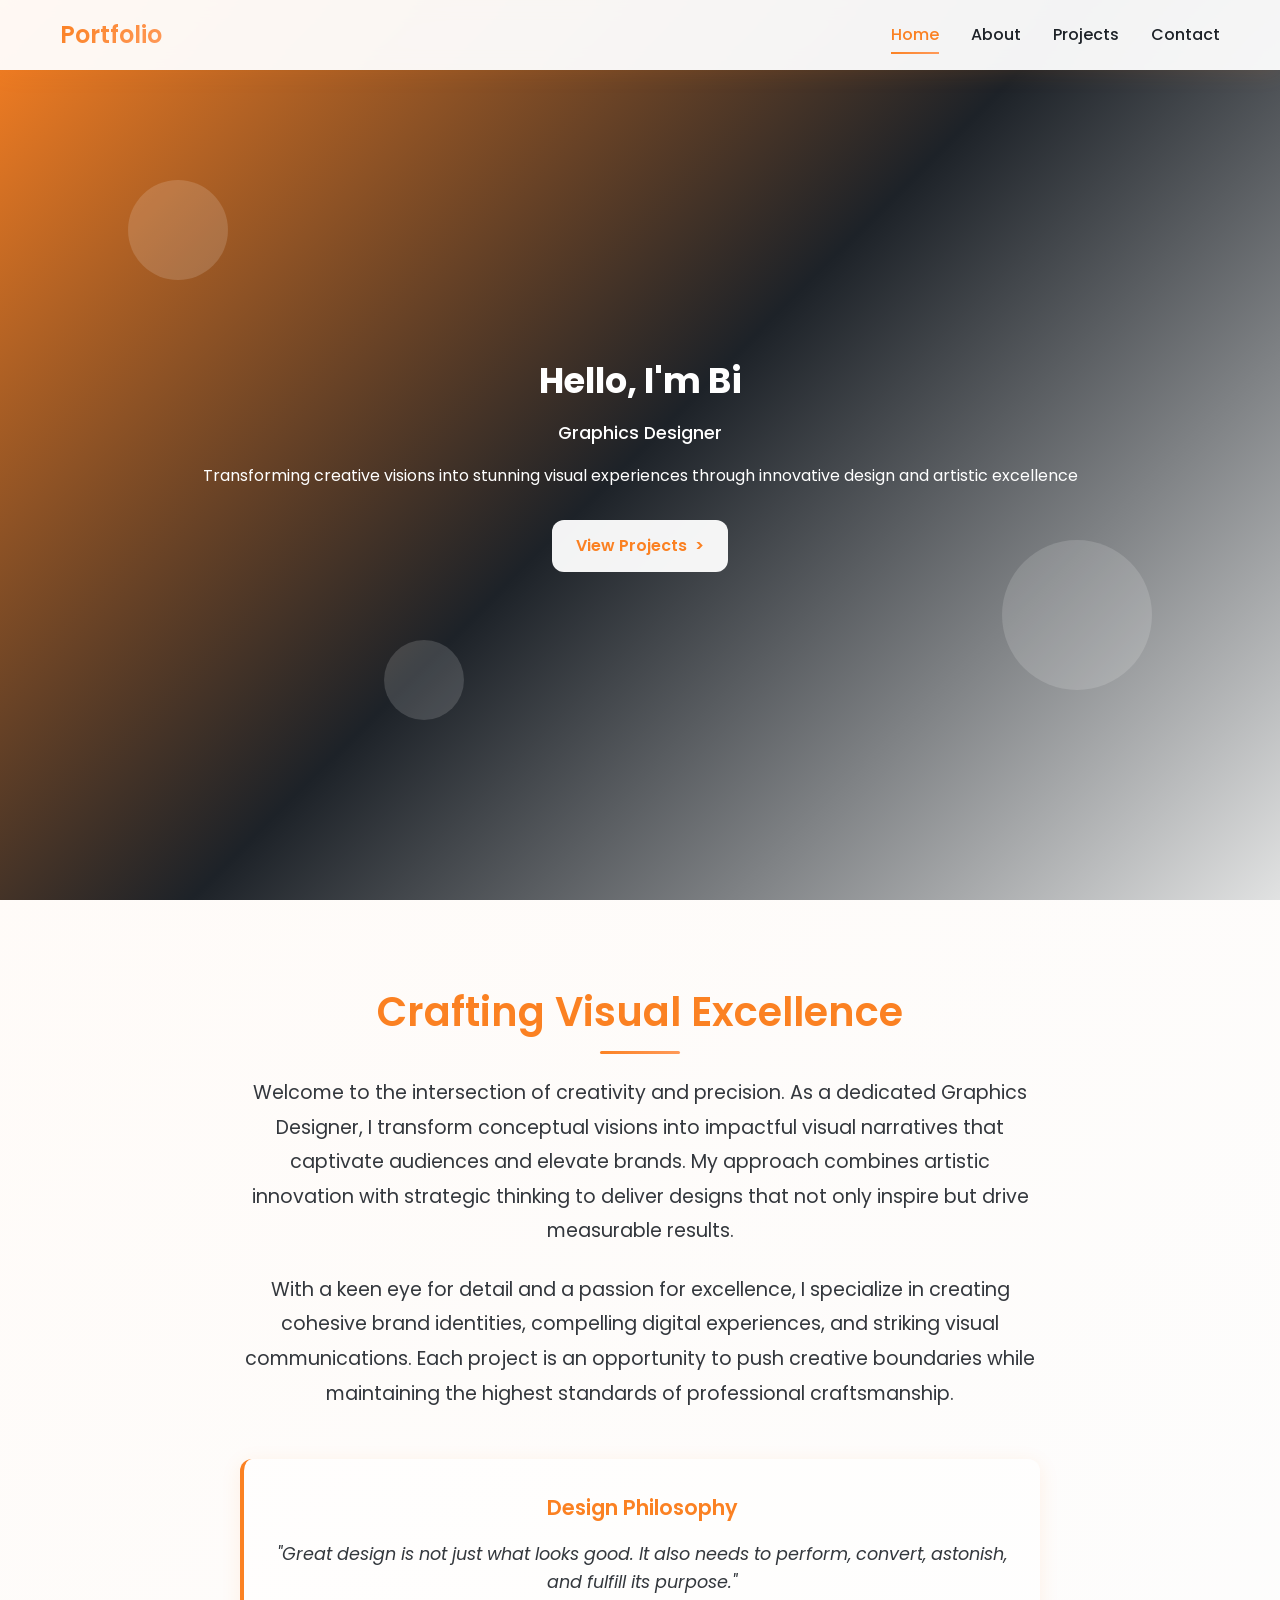
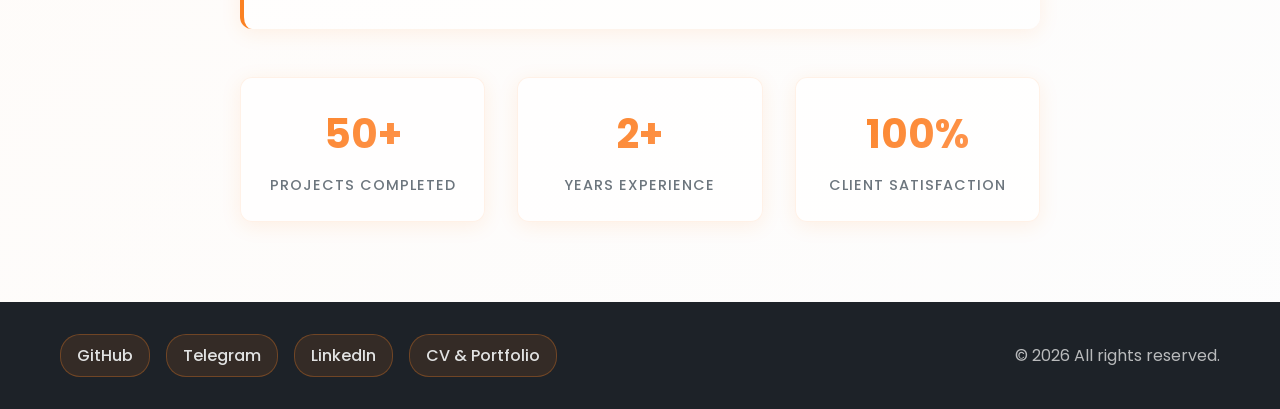
==== commit db06be6f: "Improve website responsiveness and loading speed - Add lazy loading to all project images for faster" ====
--- a/index.html
+++ b/index.html
@@ -4,6 +4,8 @@
     <meta charset="UTF-8">
     <meta name="viewport" content="width=device-width, initial-scale=1.0">
     <title>Portfolio - Home</title>
+    <link rel="preconnect" href="https://fonts.googleapis.com">
+    <link rel="preconnect" href="https://fonts.gstatic.com" crossorigin>
     <link href="https://fonts.googleapis.com/css2?family=Poppins:wght@300;400;500;600;700&display=swap" rel="stylesheet">
     <link rel="stylesheet" href="style.css">
 </head>
--- a/style.css
+++ b/style.css
@@ -377,61 +377,43 @@
 .hero-content {
     text-align: center;
     color: var(--white);
-    max-width: 800px;
-    padding: 0 20px;
-}
-
-.hero-title {
-    font-size: 3.5rem;
-    font-weight: 700;
-    margin-bottom: 1rem;
-    line-height: 1.2;
-}
-
-.greeting {
-    display: block;
-    font-size: 1.5rem;
-    font-weight: 300;
-    margin-bottom: 0.5rem;
-    opacity: 0.9;
-}
-
-.name {
-    display: block;
-    background: linear-gradient(45deg, var(--white), var(--accent-color));
-    -webkit-background-clip: text;
-    -webkit-text-fill-color: transparent;
-    background-clip: text;
-}
-
-.hero-subtitle {
-    font-size: 1.5rem;
-    font-weight: 500;
-    margin-bottom: 1rem;
-    opacity: 0.95;
-}
-
-.hero-description {
-    font-size: 1.1rem;
-    margin-bottom: 2rem;
-    opacity: 0.85;
-    line-height: 1.6;
-}
-
-.cta-button {
-    display: inline-flex;
-    align-items: center;
-    gap: 0.5rem;
-    background: rgba(255, 255, 255, 0.95);
-    color: var(--primary-color);
-    padding: 1rem 2rem;
-    border-radius: var(--border-radius);
-    text-decoration: none;
-    font-weight: 600;
-    font-size: 1.1rem;
-    transition: var(--transition);
-    box-shadow: var(--shadow-medium);
-    backdrop-filter: blur(10px);
+        max-width: 100%;
+        padding: 0 1rem;
+        margin-top: 2rem;
+    }
+
+    .hero-title {
+        font-size: 2.2rem;
+        font-weight: 700;
+        margin-bottom: 1rem;
+        line-height: 1.2;
+    }
+
+    .hero-subtitle {
+        font-size: 1.1rem;
+        font-weight: 500;
+        margin-bottom: 1rem;
+        opacity: 0.95;
+    }
+
+    .hero-description {
+        font-size: 1rem;
+        margin-bottom: 2rem;
+        opacity: 0.85;
+        line-height: 1.6;
+    }
+
+    .cta-button {
+        display: inline-flex;
+        align-items: center;
+        gap: 0.5rem;
+        background: rgba(255, 255, 255, 0.95);
+        color: var(--primary-color);
+        padding: 0.8rem 1.5rem;
+        border-radius: var(--border-radius);
+        text-decoration: none;
+        font-weight: 600;
+        font-size: 1rem;
 }
 
 .cta-button:hover {
@@ -869,6 +851,7 @@
     display: grid;
     grid-template-columns: repeat(auto-fit, minmax(320px, 1fr));
     gap: 1.5rem;
+    padding: 0 1rem;
 }
 
 .project-card {
@@ -879,6 +862,9 @@
     box-shadow: var(--shadow-soft);
     transition: var(--transition);
     border: 1px solid rgba(0, 69, 139, 0.1);
+    width: 100%;
+    max-width: 100%;
+    will-change: transform;
 }
 
 .project-card:hover {
@@ -906,6 +892,9 @@
     object-fit: contain;
     transition: transform 0.5s ease;
     display: block;
+    /* Optimize image loading */
+    image-rendering: -webkit-optimize-contrast;
+    image-rendering: crisp-edges;
 }
 
 .project-card:hover .project-img {
@@ -1375,6 +1364,21 @@
 
     .projects-grid {
         grid-template-columns: 1fr;
+        gap: 1rem;
+        padding: 0;
+        margin: 0 1rem;
+    }
+
+    .project-card {
+        margin: 0;
+        border-radius: var(--border-radius);
+        width: 100%;
+        max-width: 100%;
+        box-sizing: border-box;
+    }
+
+    .project-img {
+        max-height: 250px;
     }
 
     .contact-content {
@@ -1413,9 +1417,25 @@
     .contact-form {
         padding: 1.5rem;
     }
-
-    .project-card {
-        margin: 0 -10px;
-        border-radius: 0;
-    }
-}
+}
+
+@media (max-width: 1024px) and (min-width: 769px) {
+    .projects-grid {
+        grid-template-columns: repeat(2, 1fr);
+        gap: 1rem;
+    }
+
+    .hero-title {
+        font-size: 3rem;
+    }
+
+    .about-content {
+        grid-template-columns: 1fr;
+        gap: 2rem;
+    }
+
+    .skills-grid {
+        grid-template-columns: repeat(2, 1fr);
+        gap: 1rem;
+    }
+}
